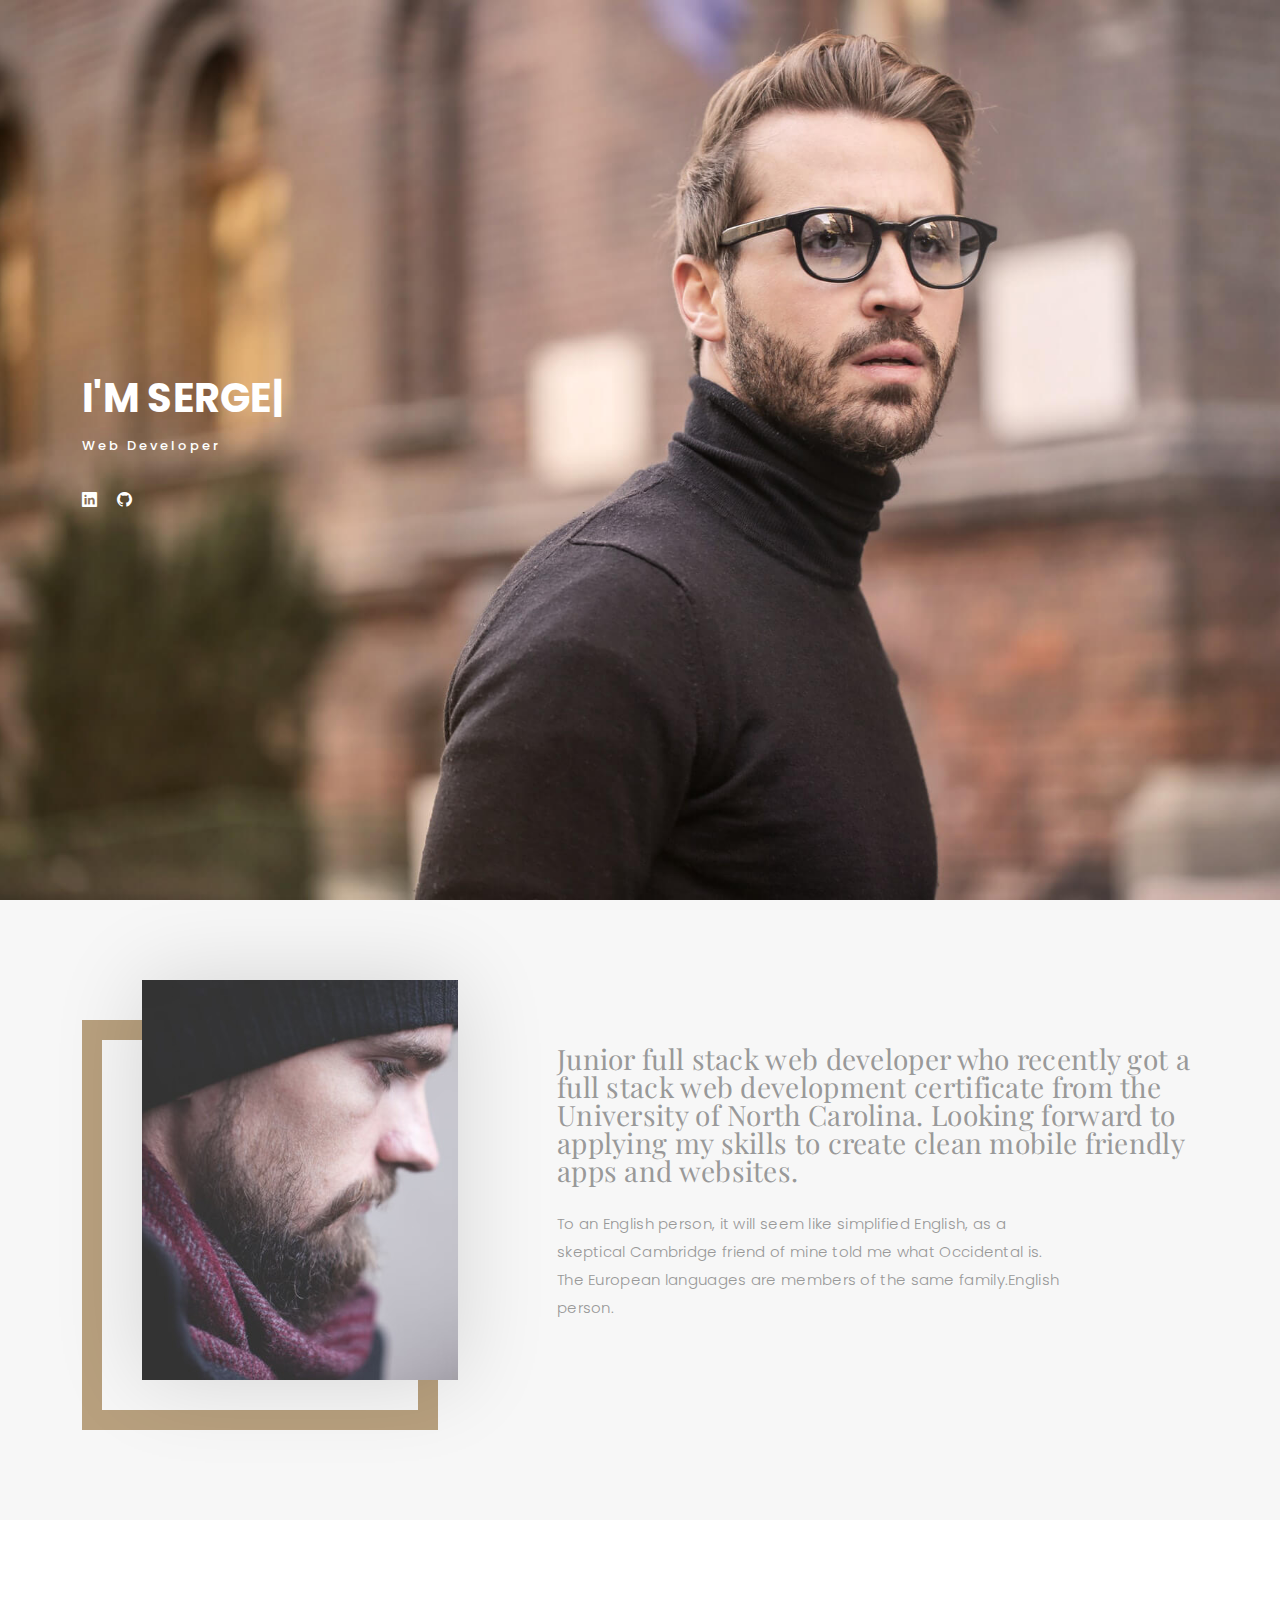
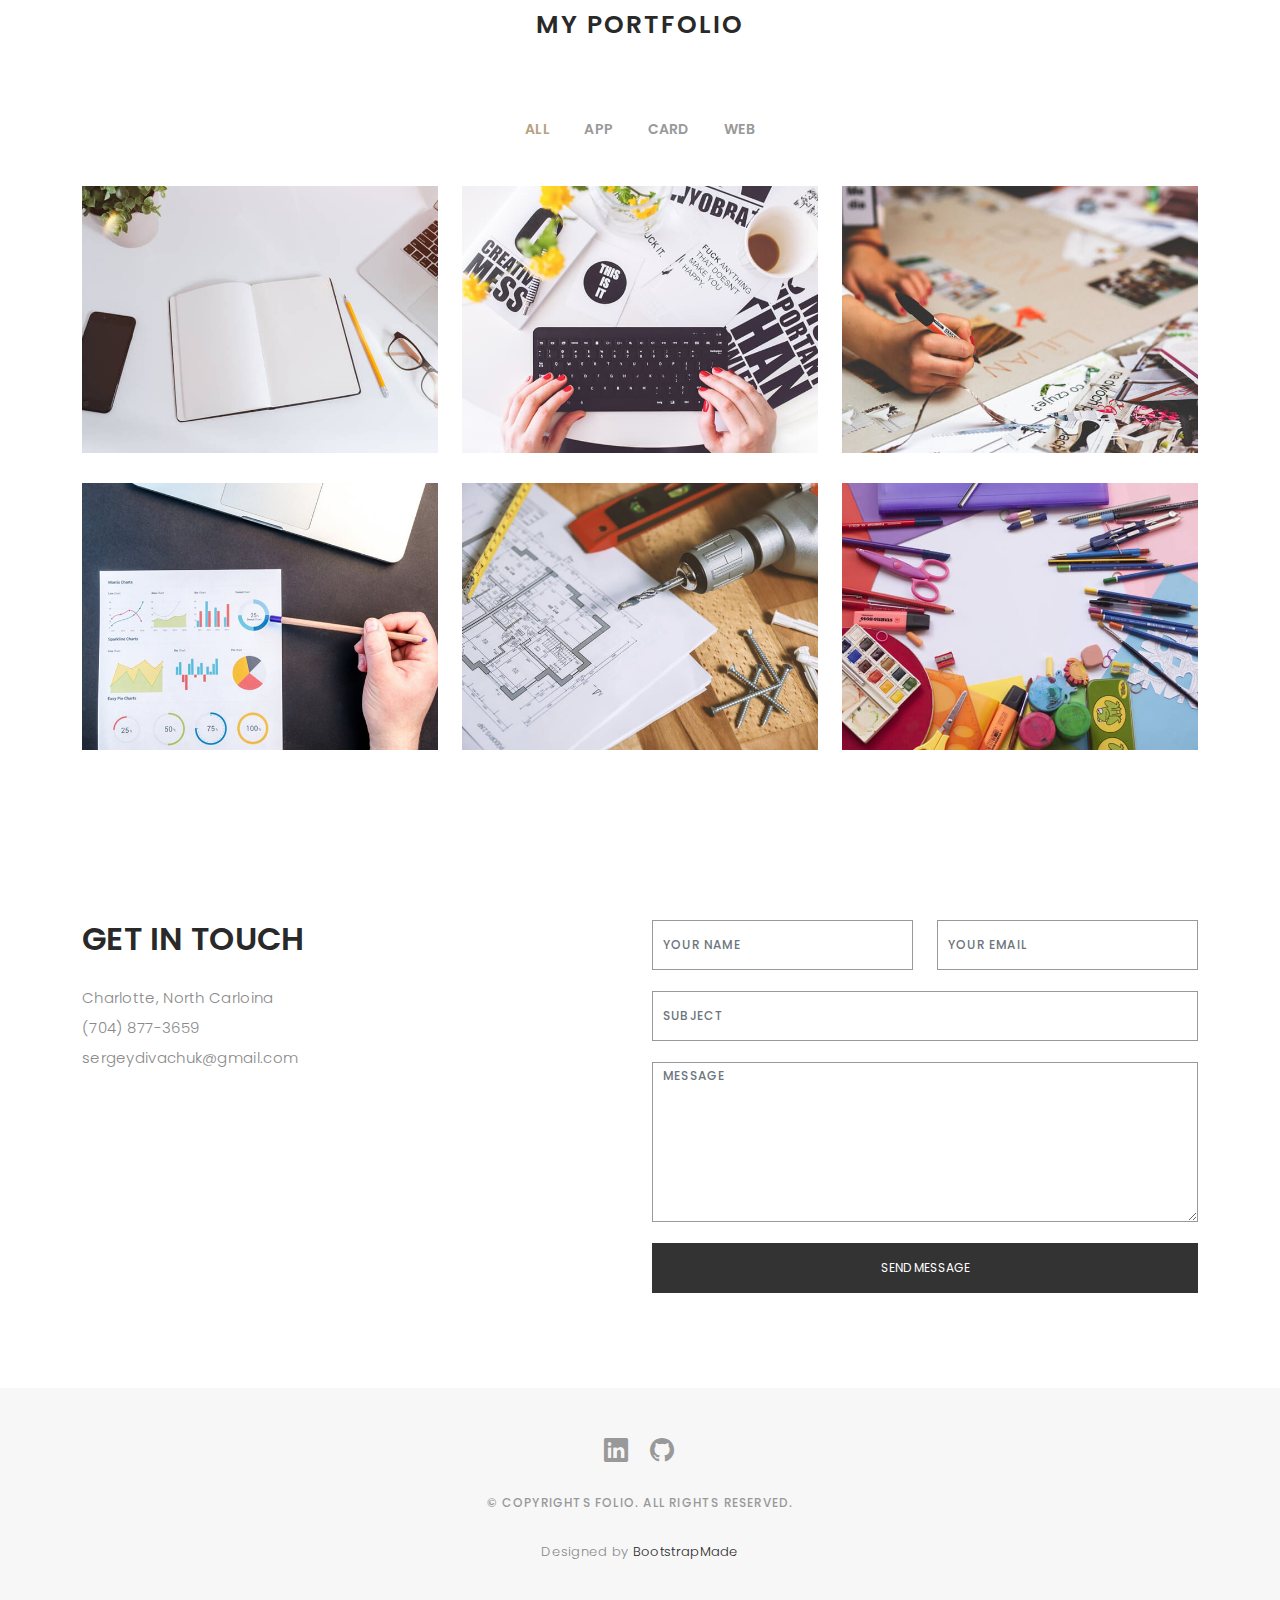
==== index.html @ cfdfe9fd "updated name and socil media links" ====
<!DOCTYPE html>
<html lang="en">

<head>
  <meta charset="utf-8">
  <meta content="width=device-width, initial-scale=1.0" name="viewport">

  <title>Portfolio Sergey Divachuk</title>
  <meta content="" name="description">
  <meta content="" name="keywords">

  <!-- Favicons -->
  <link href="assets/img/favicon.png" rel="icon">
  <link href="assets/img/apple-touch-icon.png" rel="apple-touch-icon">

  <!-- Google Fonts -->
  <link href="https://fonts.googleapis.com/css?family=Poppins:300,300i,400,400i,500,500i,600,600i,700,700i|Playfair+Display:400,400i,500,500i,600,600i,700,700i,900,900i" rel="stylesheet">

  <!-- Vendor CSS Files -->
  <link href="assets/vendor/bootstrap/css/bootstrap.min.css" rel="stylesheet">
  <link href="assets/vendor/bootstrap-icons/bootstrap-icons.css" rel="stylesheet">
  <link href="assets/vendor/boxicons/css/boxicons.min.css" rel="stylesheet">
  <link href="assets/vendor/glightbox/css/glightbox.min.css" rel="stylesheet">
  <link href="assets/vendor/swiper/swiper-bundle.min.css" rel="stylesheet">

  <!-- Template Main CSS File -->
  <link href="assets/css/style.css" rel="stylesheet">

  <!-- =======================================================
  * Template Name: Folio - v4.8.0
  * Template URL: https://bootstrapmade.com/folio-bootstrap-portfolio-template/
  * Author: BootstrapMade.com
  * License: https://bootstrapmade.com/license/
  ======================================================== -->
</head>

<body>

  <!-- ======= Header ======= -->
  <header id="header" class="fixed-top ">
    <div class="container d-flex align-items-center justify-content-between">

      <a href="index.html" class="logo"><img src="assets/img/logo.png" alt="" class="img-fluid"></a>
      <!-- Uncomment below if you prefer to use an text logo -->
      <!-- <h1 class="logo"><a href="index.html">Folio</a></h1> -->

      <nav id="navbar" class="navbar">
        <ul>
          <li><a class="nav-link scrollto active" href="#hero">Home</a></li>
          <li><a class="nav-link scrollto" href="#about">About</a></li>
          <li><a class="nav-link  scrollto" href="#portfolio">Portfolio</a></li>
          <li><a class="nav-link  scrollto" href="#journal">Blog</a></li>
          <li class="dropdown"><a href="#"><span>Drop Down</span> <i class="bi bi-chevron-down"></i></a>
            <ul>
              <li><a href="#">Drop Down 1</a></li>
              <li class="dropdown"><a href="#"><span>Deep Drop Down</span> <i class="bi bi-chevron-right"></i></a>
                <ul>
                  <li><a href="#">Deep Drop Down 1</a></li>
                  <li><a href="#">Deep Drop Down 2</a></li>
                  <li><a href="#">Deep Drop Down 3</a></li>
                  <li><a href="#">Deep Drop Down 4</a></li>
                  <li><a href="#">Deep Drop Down 5</a></li>
                </ul>
              </li>
              <li><a href="#">Drop Down 2</a></li>
              <li><a href="#">Drop Down 3</a></li>
              <li><a href="#">Drop Down 4</a></li>
            </ul>
          </li>
          <li><a class="nav-link scrollto" href="#contact">Contact</a></li>
        </ul>
        <i class="bi bi-list mobile-nav-toggle"></i>
      </nav><!-- .navbar -->

    </div>
  </header><!-- End Header -->

  <!-- ======= Hero Section ======= -->
  <div id="hero" class="home">

    <div class="container">
      <div class="hero-content">
        <h1>I'm <span class="typed" data-typed-items="Sergey Divachuk, Web Developer"></span></h1>
        <p>Web Developer</p>

        <ul class="list-unstyled list-social">
          <!-- <li><a href="#"><i class="bi bi-facebook"></i></a></li>
          <li><a href="#"><i class="bi bi-twitter"></i></a></li>
          <li><a href="#"><i class="bi bi-instagram"></i></a></li> -->
          <li><a href="#"><i class="bi bi-linkedin"></i></a></li>
          <li><a href="#"><i class="bi bi-github"></i></a></li>
        </ul>
      </div>
    </div>
  </div><!-- End Hero -->

  <main id="main">

    <!-- ======= About Section ======= -->
    <div id="about" class="paddsection">
      <div class="container">
        <div class="row justify-content-between">

          <div class="col-lg-4 ">
            <div class="div-img-bg">
              <div class="about-img">
                <img src="assets/img/me.jpg" class="img-responsive" alt="me">
              </div>
            </div>
          </div>

          <div class="col-lg-7">
            <div class="about-descr">

              <p class="p-heading">Junior full stack web developer who recently got a full stack web development certificate from the University of North Carolina. Looking forward to applying my skills to create clean mobile friendly apps and websites. </p>
              <p class="separator">To an English person, it will seem like simplified English, as a skeptical Cambridge friend of mine told me what Occidental is. The European languages are members of the same family.English person.</p>

            </div>

          </div>
        </div>
      </div>
    </div><!-- End About Section -->

    <!-- ======= Services Section ======= -->

    <!-- <div id="services">
      <div class="container">

        <div class="services-slider swiper" data-aos="fade-up" data-aos-delay="100">
          <div class="swiper-wrapper">

            <div class="swiper-slide">
              <div class="services-block">
                <i class="bi bi-briefcase"></i>
                <span>UI/UX DESIGN</span>
                <p class="separator">To an English person, it will seem like simplified English,told me what </p>
              </div>
            </div> -->
            <!-- End testimonial item -->

            <!-- <div class="swiper-slide">
              <div class="services-block">
                <i class="bi bi-card-checklist"></i>
                <span>BRAND IDENTITY</span>
                <p class="separator">To an English person, it will seem like simplified English,told me what </p>
              </div>
            </div> -->
            <!-- End testimonial item -->

            <!-- <div class="swiper-slide">
              <div class="services-block">
                <i class="bi bi-bar-chart"></i>
                <span>WEB DESIGN</span>
                <p class="separator">To an English person, it will seem like simplified English,told me what </p>
              </div>
            </div> -->
            <!-- End testimonial item -->

            <!-- <div class="swiper-slide">
              <div class="services-block">
                <i class="bi bi-binoculars"></i>
                <span>MOBILE APPS</span>
                <p class="separator">To an English person, it will seem like simplified English,told me what </p>
              </div>
            </div> -->
            <!-- End testimonial item -->

            <!-- <div class="swiper-slide">
              <div class="services-block">
                <i class="bi bi-brightness-high"></i>
                <span>Analytics</span>
                <p class="separator">To an English person, it will seem like simplified English,told me what </p>
              </div>
            </div> -->
            <!-- End testimonial item -->
<!-- 
            <div class="swiper-slide">
              <div class="services-block">
                <i class="bi bi-calendar4-week"></i>
                <span>PHOTOGRAPHY</span>
                <p class="separator">To an English person, it will seem like simplified English,told me what </p>
              </div>
            </div> -->
            <!-- End testimonial item -->
<!-- 
          </div>
          <div class="swiper-pagination"></div>
        </div>

      </div>

    </div> -->
    <!-- End Services Section -->

    <!-- ======= Portfolio Section ======= -->
    <div id="portfolio" class="paddsection">

      <div class="container">
        <div class="section-title text-center">
          <h2>My Portfolio</h2>
        </div>
      </div>

      <div class="container">

        <div class="row">
          <div class="col-lg-12 d-flex justify-content-center">
            <ul id="portfolio-flters">
              <li data-filter="*" class="filter-active">All</li>
              <li data-filter=".filter-app">App</li>
              <li data-filter=".filter-card">Card</li>
              <li data-filter=".filter-web">Web</li>
            </ul>
          </div>
        </div>

        <div class="row portfolio-container">

          <div class="col-lg-4 col-md-6 portfolio-item filter-app">
            <img src="assets/img/portfolio/portfolio-1.jpg" class="img-fluid" alt="">
            <div class="portfolio-info">
              <h4>App 1</h4>
              <p>App</p>
              <a href="assets/img/portfolio/portfolio-1.jpg" data-gallery="portfolioGallery" class="portfolio-lightbox preview-link" title="App 1"><i class="bx bx-plus"></i></a>
              <a href="portfolio-details.html" class="details-link" title="More Details"><i class="bx bx-link"></i></a>
            </div>
          </div>

          <div class="col-lg-4 col-md-6 portfolio-item filter-web">
            <img src="assets/img/portfolio/portfolio-2.jpg" class="img-fluid" alt="">
            <div class="portfolio-info">
              <h4>Web 3</h4>
              <p>Web</p>
              <a href="assets/img/portfolio/portfolio-2.jpg" data-gallery="portfolioGallery" class="portfolio-lightbox preview-link" title="Web 3"><i class="bx bx-plus"></i></a>
              <a href="portfolio-details.html" class="details-link" title="More Details"><i class="bx bx-link"></i></a>
            </div>
          </div>

          <div class="col-lg-4 col-md-6 portfolio-item filter-app">
            <img src="assets/img/portfolio/portfolio-3.jpg" class="img-fluid" alt="">
            <div class="portfolio-info">
              <h4>App 2</h4>
              <p>App</p>
              <a href="assets/img/portfolio/portfolio-3.jpg" data-gallery="portfolioGallery" class="portfolio-lightbox preview-link" title="App 2"><i class="bx bx-plus"></i></a>
              <a href="portfolio-details.html" class="details-link" title="More Details"><i class="bx bx-link"></i></a>
            </div>
          </div>

          <div class="col-lg-4 col-md-6 portfolio-item filter-card">
            <img src="assets/img/portfolio/portfolio-4.jpg" class="img-fluid" alt="">
            <div class="portfolio-info">
              <h4>Card 2</h4>
              <p>Card</p>
              <a href="assets/img/portfolio/portfolio-4.jpg" data-gallery="portfolioGallery" class="portfolio-lightbox preview-link" title="Card 2"><i class="bx bx-plus"></i></a>
              <a href="portfolio-details.html" class="details-link" title="More Details"><i class="bx bx-link"></i></a>
            </div>
          </div>

          <div class="col-lg-4 col-md-6 portfolio-item filter-web">
            <img src="assets/img/portfolio/portfolio-5.jpg" class="img-fluid" alt="">
            <div class="portfolio-info">
              <h4>Web 2</h4>
              <p>Web</p>
              <a href="assets/img/portfolio/portfolio-5.jpg" data-gallery="portfolioGallery" class="portfolio-lightbox preview-link" title="Web 2"><i class="bx bx-plus"></i></a>
              <a href="portfolio-details.html" class="details-link" title="More Details"><i class="bx bx-link"></i></a>
            </div>
          </div>

          <div class="col-lg-4 col-md-6 portfolio-item filter-app">
            <img src="assets/img/portfolio/portfolio-6.jpg" class="img-fluid" alt="">
            <div class="portfolio-info">
              <h4>App 3</h4>
              <p>App</p>
              <a href="assets/img/portfolio/portfolio-6.jpg" data-gallery="portfolioGallery" class="portfolio-lightbox preview-link" title="App 3"><i class="bx bx-plus"></i></a>
              <a href="portfolio-details.html" class="details-link" title="More Details"><i class="bx bx-link"></i></a>
            </div>
          </div>

        </div>

      </div>

    </div><!-- End Portfolio Section -->

    <!-- ======= Journal Section ======= -->
    <!-- <div id="journal" class="text-left paddsection">

      <div class="container">
        <div class="section-title text-center">
          <h2>journal</h2>
        </div>
      </div>

      <div class="container">
        <div class="journal-block">
          <div class="row">

            <div class="col-lg-4 col-md-6">
              <div class="journal-info">

                <a href="blog-single.html"><img src="assets/img/blog-post-1.jpg" class="img-responsive" alt="img"></a>

                <div class="journal-txt">

                  <h4><a href="blog-single.html">SO LETS MAKE THE MOST IS BEAUTIFUL</a></h4>
                  <p class="separator">To an English person, it will seem like simplified English
                  </p>

                </div>

              </div>
            </div>

            <div class="col-lg-4 col-md-6">
              <div class="journal-info">

                <a href="blog-single.html"><img src="assets/img/blog-post-2.jpg" class="img-responsive" alt="img"></a>

                <div class="journal-txt">

                  <h4><a href="blog-single.html">WE'RE GONA MAKE DREAMS COMES</a></h4>
                  <p class="separator">To an English person, it will seem like simplified English
                  </p>

                </div>

              </div>
            </div>

            <div class="col-lg-4 col-md-6">
              <div class="journal-info">

                <a href="blog-single.html"><img src="assets/img/blog-post-3.jpg" class="img-responsive" alt="img"></a>

                <div class="journal-txt">

                  <h4><a href="blog-single.html">NEW LIFE CIVILIZATIONS TO BOLDLY</a></h4>
                  <p class="separator">To an English person, it will seem like simplified English
                  </p>

                </div>

              </div>
            </div>

          </div>
        </div>
      </div> 
      
    </div>-->
    <!-- End Journal Section -->

    <!-- ======= Contact Section ======= -->
    <div id="contact" class="paddsection">
      <div class="container">
        <div class="contact-block1">
          <div class="row">

            <div class="col-lg-6">
              <div class="contact-contact">

                <h2 class="mb-30">GET IN TOUCH</h2>

                <ul class="contact-details">
                  <!-- <li><span>23 Main, Street</span></li> -->
                  <li><span>Charlotte, North Carloina</span></li>
                  <li><span>(704) 877-3659</span></li>
                  <li><span>sergeydivachuk@gmail.com</span></li>
                </ul>

              </div>
            </div>

            <div class="col-lg-6">
              <form action="forms/contact.php" method="post" role="form" class="php-email-form">
                <div class="row gy-3">

                  <div class="col-lg-6">
                    <div class="form-group contact-block1">
                      <input type="text" name="name" class="form-control" id="name" placeholder="Your Name" required>
                    </div>
                  </div>

                  <div class="col-lg-6">
                    <div class="form-group">
                      <input type="email" class="form-control" name="email" id="email" placeholder="Your Email" required>
                    </div>
                  </div>

                  <div class="col-lg-12">
                    <div class="form-group">
                      <input type="text" class="form-control" name="subject" id="subject" placeholder="Subject" required>
                    </div>
                  </div>

                  <div class="col-lg-12">
                    <div class="form-group">
                      <textarea class="form-control" name="message" placeholder="Message" required></textarea>
                    </div>
                  </div>

                  <div class="col-lg-12">
                    <div class="loading">Loading</div>
                    <div class="error-message"></div>
                    <div class="sent-message">Your message has been sent. Thank you!</div>
                  </div>

                  <div class="mt-0">
                    <input type="submit" class="btn btn-defeault btn-send" value="Send message">
                  </div>

                </div>
              </form>
            </div>
          </div>
        </div>
      </div>
    </div><!-- End Contact Section -->

  </main><!-- End #main -->

  <!-- ======= Footer ======= -->
  <div id="footer" class="text-center">
    <div class="container">
      <div class="socials-media text-center">

        <ul class="list-unstyled">
          <!-- <li><a href="#"><i class="bi bi-facebook"></i></a></li>
          <li><a href="#"><i class="bi bi-twitter"></i></a></li>
          <li><a href="#"><i class="bi bi-instagram"></i></a></li> -->
          <li><a href="#"><i class="bi bi-linkedin"></i></a></li>
          <li><a href="#"><i class="bi bi-github"></i></a></li>
        </ul>

      </div>

      <p>&copy; Copyrights Folio. All rights reserved.</p>

      <div class="credits">
        <!--
        All the links in the footer should remain intact.
        You can delete the links only if you purchased the pro version.
        Licensing information: https://bootstrapmade.com/license/
        Purchase the pro version with working PHP/AJAX contact form: https://bootstrapmade.com/buy/?theme=Folio
      -->
        Designed by <a href="https://bootstrapmade.com/">BootstrapMade</a>
      </div>

    </div>
  </div><!-- End Footer -->

  <a href="#" class="back-to-top d-flex align-items-center justify-content-center"><i class="bi bi-arrow-up-short"></i></a>

  <!-- Vendor JS Files -->
  <script src="assets/vendor/bootstrap/js/bootstrap.bundle.min.js"></script>
  <script src="assets/vendor/glightbox/js/glightbox.min.js"></script>
  <script src="assets/vendor/isotope-layout/isotope.pkgd.min.js"></script>
  <script src="assets/vendor/swiper/swiper-bundle.min.js"></script>
  <script src="assets/vendor/typed.js/typed.min.js"></script>
  <script src="assets/vendor/php-email-form/validate.js"></script>

  <!-- Template Main JS File -->
  <script src="assets/js/main.js"></script>

</body>

</html>
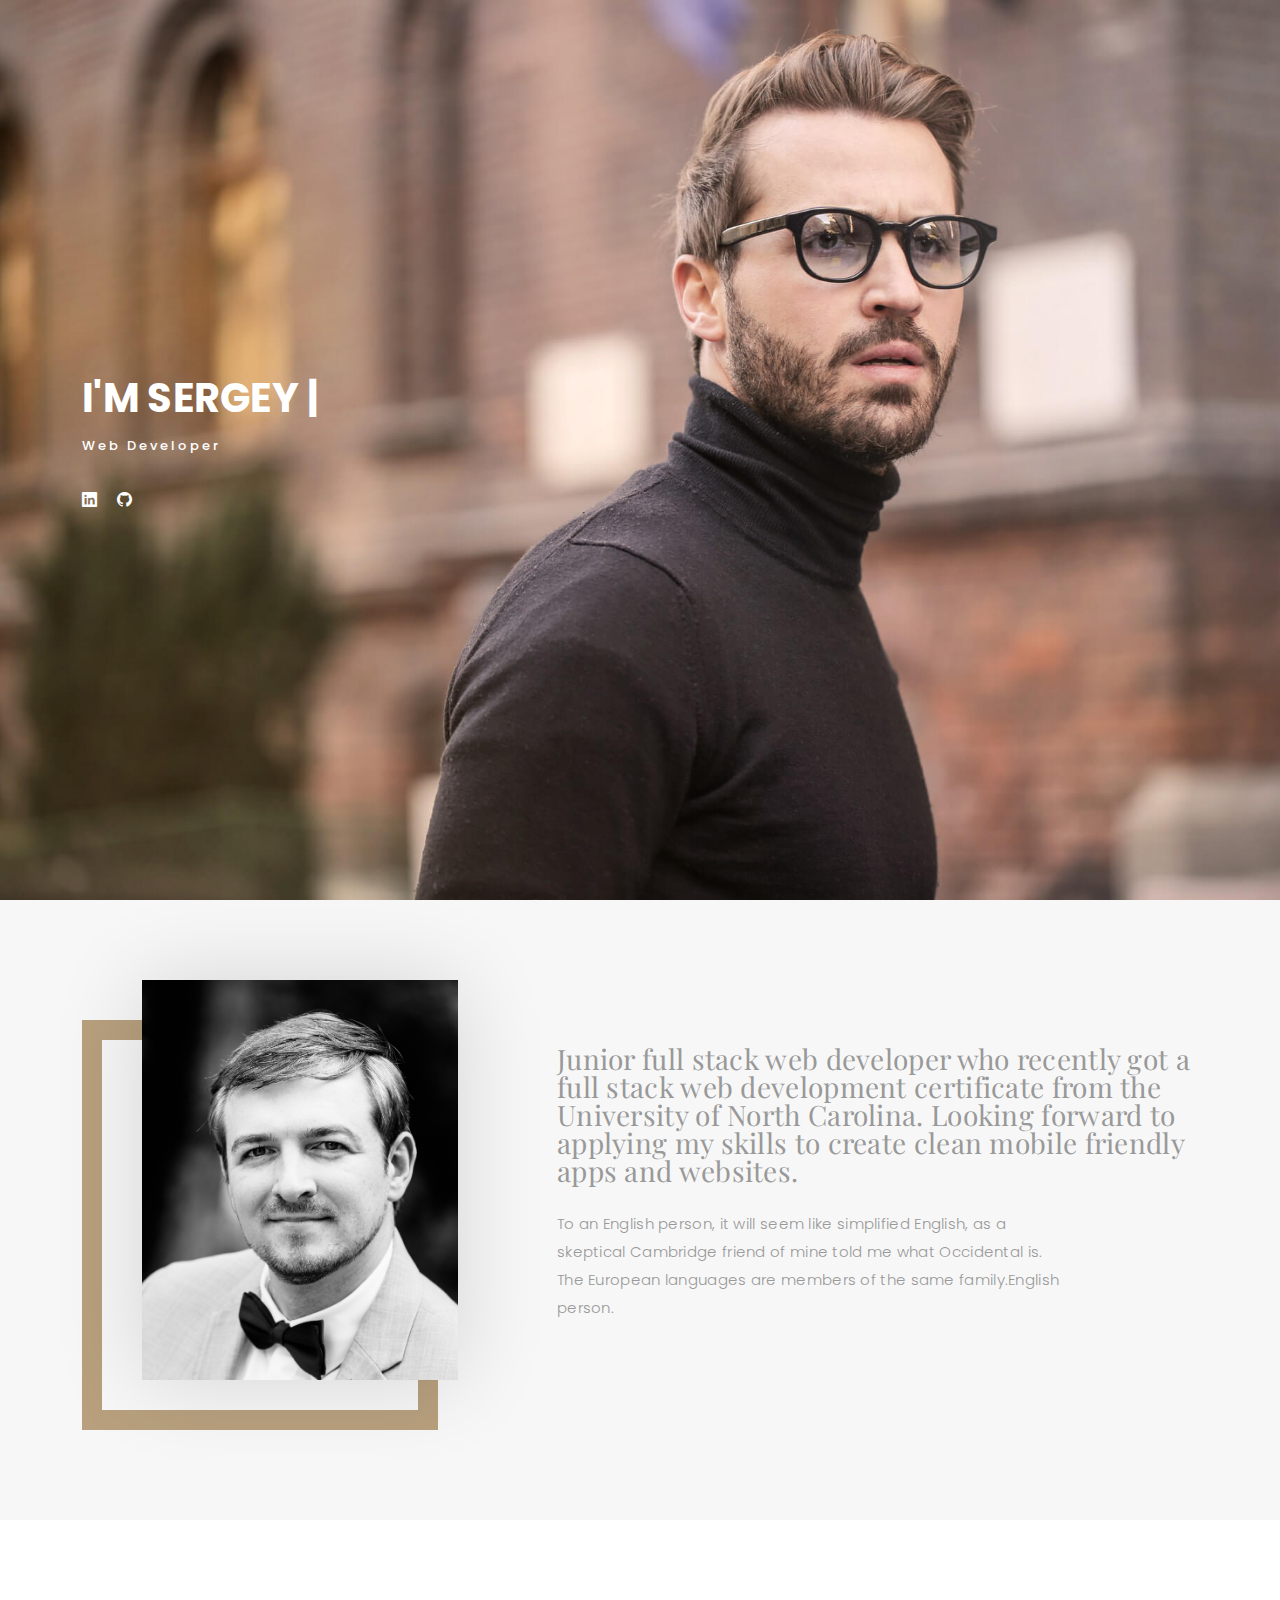
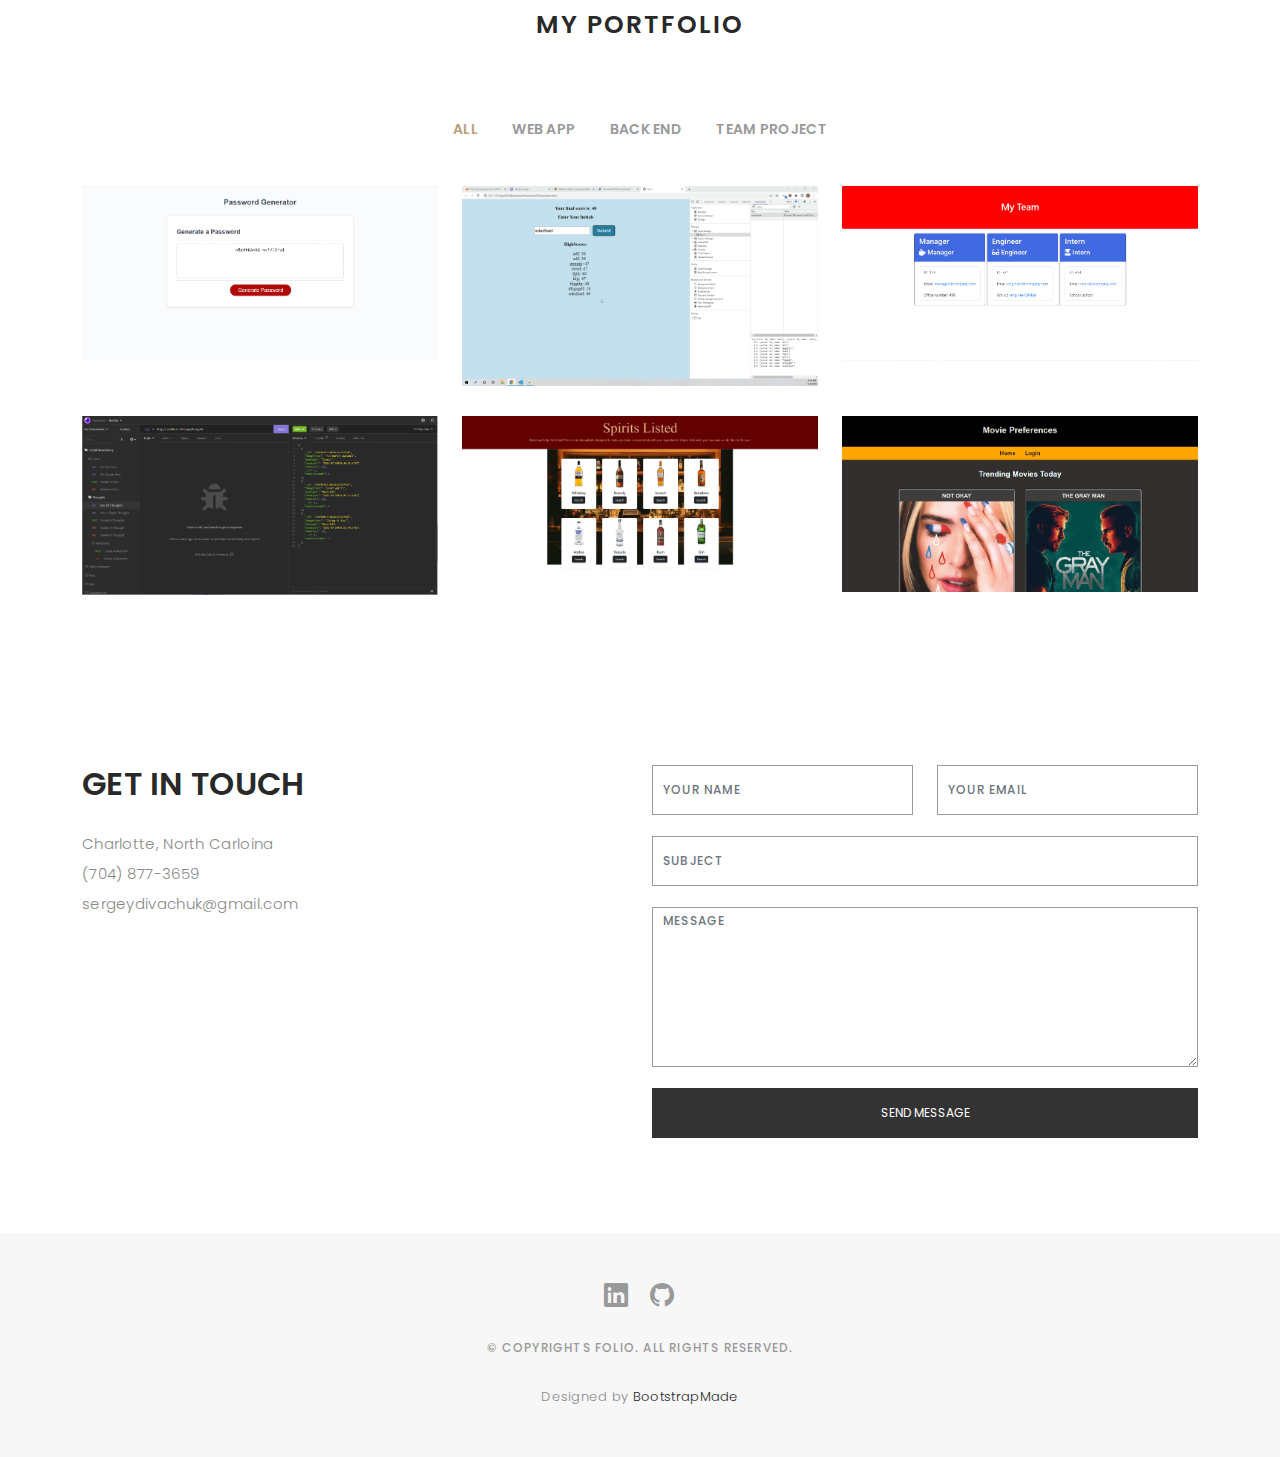
==== commit 2a8ac7aa: "updated images for portfolios" ====
--- a/index.html
+++ b/index.html
@@ -10,8 +10,8 @@
   <meta content="" name="keywords">
 
   <!-- Favicons -->
-  <link href="assets/img/favicon.png" rel="icon">
-  <link href="assets/img/apple-touch-icon.png" rel="apple-touch-icon">
+  <link href="assets/img/SDTag2.jpg" rel="icon">
+  
 
   <!-- Google Fonts -->
   <link href="https://fonts.googleapis.com/css?family=Poppins:300,300i,400,400i,500,500i,600,600i,700,700i|Playfair+Display:400,400i,500,500i,600,600i,700,700i,900,900i" rel="stylesheet">
@@ -40,17 +40,17 @@
   <header id="header" class="fixed-top ">
     <div class="container d-flex align-items-center justify-content-between">
 
-      <a href="index.html" class="logo"><img src="assets/img/logo.png" alt="" class="img-fluid"></a>
+      <!-- <a href="index.html" class="logo"><img src="assets/img/logo.png" alt="" class="img-fluid"></a> -->
       <!-- Uncomment below if you prefer to use an text logo -->
-      <!-- <h1 class="logo"><a href="index.html">Folio</a></h1> -->
+      <h1 class="logo"><a href="index.html">Sergey Divachuk</a></h1>
 
       <nav id="navbar" class="navbar">
         <ul>
           <li><a class="nav-link scrollto active" href="#hero">Home</a></li>
           <li><a class="nav-link scrollto" href="#about">About</a></li>
           <li><a class="nav-link  scrollto" href="#portfolio">Portfolio</a></li>
-          <li><a class="nav-link  scrollto" href="#journal">Blog</a></li>
-          <li class="dropdown"><a href="#"><span>Drop Down</span> <i class="bi bi-chevron-down"></i></a>
+          <!-- <li><a class="nav-link  scrollto" href="#journal">Blog</a></li> -->
+          <!-- <li class="dropdown"><a href="#"><span>Drop Down</span> <i class="bi bi-chevron-down"></i></a>
             <ul>
               <li><a href="#">Drop Down 1</a></li>
               <li class="dropdown"><a href="#"><span>Deep Drop Down</span> <i class="bi bi-chevron-right"></i></a>
@@ -66,7 +66,7 @@
               <li><a href="#">Drop Down 3</a></li>
               <li><a href="#">Drop Down 4</a></li>
             </ul>
-          </li>
+          </li> -->
           <li><a class="nav-link scrollto" href="#contact">Contact</a></li>
         </ul>
         <i class="bi bi-list mobile-nav-toggle"></i>
@@ -104,7 +104,7 @@
           <div class="col-lg-4 ">
             <div class="div-img-bg">
               <div class="about-img">
-                <img src="assets/img/me.jpg" class="img-responsive" alt="me">
+                <img src="assets/img/8C3A9773A.jpg" class="img-responsive" alt="me">
               </div>
             </div>
           </div>
@@ -208,9 +208,9 @@
           <div class="col-lg-12 d-flex justify-content-center">
             <ul id="portfolio-flters">
               <li data-filter="*" class="filter-active">All</li>
-              <li data-filter=".filter-app">App</li>
-              <li data-filter=".filter-card">Card</li>
-              <li data-filter=".filter-web">Web</li>
+              <li data-filter=".filter-app">Web App</li>
+              <li data-filter=".filter-card">Back End</li>
+              <li data-filter=".filter-web">Team Project</li>
             </ul>
           </div>
         </div>
@@ -218,61 +218,61 @@
         <div class="row portfolio-container">
 
           <div class="col-lg-4 col-md-6 portfolio-item filter-app">
-            <img src="assets/img/portfolio/portfolio-1.jpg" class="img-fluid" alt="">
+            <img src="assets/img/PassFinalPG.png" class="img-fluid" alt="">
             <div class="portfolio-info">
               <h4>App 1</h4>
               <p>App</p>
-              <a href="assets/img/portfolio/portfolio-1.jpg" data-gallery="portfolioGallery" class="portfolio-lightbox preview-link" title="App 1"><i class="bx bx-plus"></i></a>
+              <a href="assets/img/PassFinalPG.png" data-gallery="portfolioGallery" class="portfolio-lightbox preview-link" title="App 1"><i class="bx bx-plus"></i></a>
               <a href="portfolio-details.html" class="details-link" title="More Details"><i class="bx bx-link"></i></a>
             </div>
           </div>
 
           <div class="col-lg-4 col-md-6 portfolio-item filter-web">
-            <img src="assets/img/portfolio/portfolio-2.jpg" class="img-fluid" alt="">
+            <img src="assets/img/quizScreenShot.png" class="img-fluid" alt="">
             <div class="portfolio-info">
               <h4>Web 3</h4>
               <p>Web</p>
-              <a href="assets/img/portfolio/portfolio-2.jpg" data-gallery="portfolioGallery" class="portfolio-lightbox preview-link" title="Web 3"><i class="bx bx-plus"></i></a>
+              <a href="assets/img/quizScreenShot.png" data-gallery="portfolioGallery" class="portfolio-lightbox preview-link" title="Web 3"><i class="bx bx-plus"></i></a>
               <a href="portfolio-details.html" class="details-link" title="More Details"><i class="bx bx-link"></i></a>
             </div>
           </div>
 
           <div class="col-lg-4 col-md-6 portfolio-item filter-app">
-            <img src="assets/img/portfolio/portfolio-3.jpg" class="img-fluid" alt="">
+            <img src="assets/img/teamProfileGenPic.png" class="img-fluid" alt="">
             <div class="portfolio-info">
               <h4>App 2</h4>
               <p>App</p>
-              <a href="assets/img/portfolio/portfolio-3.jpg" data-gallery="portfolioGallery" class="portfolio-lightbox preview-link" title="App 2"><i class="bx bx-plus"></i></a>
+              <a href="assets/img/teamProfileGenPic.png" data-gallery="portfolioGallery" class="portfolio-lightbox preview-link" title="App 2"><i class="bx bx-plus"></i></a>
               <a href="portfolio-details.html" class="details-link" title="More Details"><i class="bx bx-link"></i></a>
             </div>
           </div>
 
           <div class="col-lg-4 col-md-6 portfolio-item filter-card">
-            <img src="assets/img/portfolio/portfolio-4.jpg" class="img-fluid" alt="">
+            <img src="assets/img/SocialNetworkingImg.png" class="img-fluid" alt="">
             <div class="portfolio-info">
               <h4>Card 2</h4>
               <p>Card</p>
-              <a href="assets/img/portfolio/portfolio-4.jpg" data-gallery="portfolioGallery" class="portfolio-lightbox preview-link" title="Card 2"><i class="bx bx-plus"></i></a>
+              <a href="assets/img/SocialNetworkingImg.png" data-gallery="portfolioGallery" class="portfolio-lightbox preview-link" title="Card 2"><i class="bx bx-plus"></i></a>
               <a href="portfolio-details.html" class="details-link" title="More Details"><i class="bx bx-link"></i></a>
             </div>
           </div>
 
           <div class="col-lg-4 col-md-6 portfolio-item filter-web">
-            <img src="assets/img/portfolio/portfolio-5.jpg" class="img-fluid" alt="">
+            <img src="assets/img/spiritsListed.png" class="img-fluid" alt="">
             <div class="portfolio-info">
               <h4>Web 2</h4>
               <p>Web</p>
-              <a href="assets/img/portfolio/portfolio-5.jpg" data-gallery="portfolioGallery" class="portfolio-lightbox preview-link" title="Web 2"><i class="bx bx-plus"></i></a>
+              <a href="assets/img/spiritsListed.png" data-gallery="portfolioGallery" class="portfolio-lightbox preview-link" title="Web 2"><i class="bx bx-plus"></i></a>
               <a href="portfolio-details.html" class="details-link" title="More Details"><i class="bx bx-link"></i></a>
             </div>
           </div>
 
           <div class="col-lg-4 col-md-6 portfolio-item filter-app">
-            <img src="assets/img/portfolio/portfolio-6.jpg" class="img-fluid" alt="">
+            <img src="assets/img/moviePreferences.png" class="img-fluid" alt="">
             <div class="portfolio-info">
               <h4>App 3</h4>
               <p>App</p>
-              <a href="assets/img/portfolio/portfolio-6.jpg" data-gallery="portfolioGallery" class="portfolio-lightbox preview-link" title="App 3"><i class="bx bx-plus"></i></a>
+              <a href="assets/img/moviePreferences.png" data-gallery="portfolioGallery" class="portfolio-lightbox preview-link" title="App 3"><i class="bx bx-plus"></i></a>
               <a href="portfolio-details.html" class="details-link" title="More Details"><i class="bx bx-link"></i></a>
             </div>
           </div>
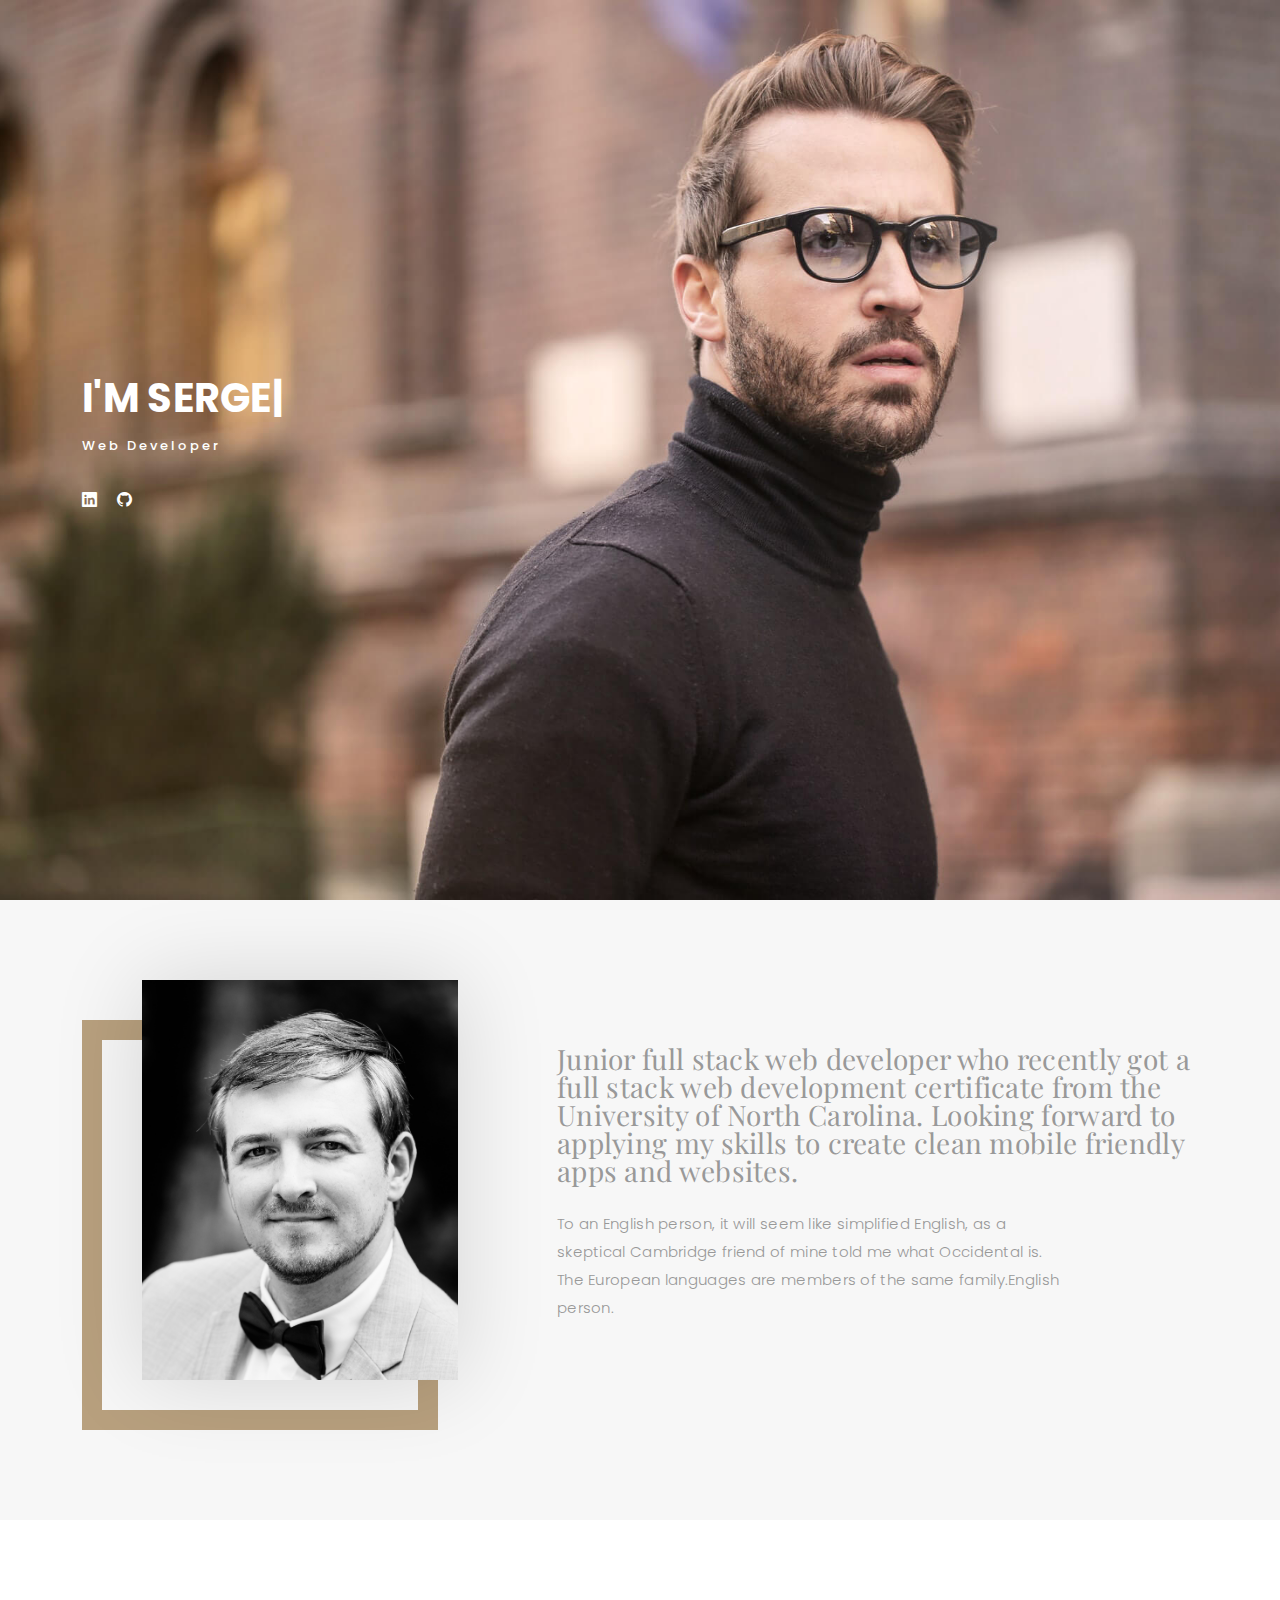
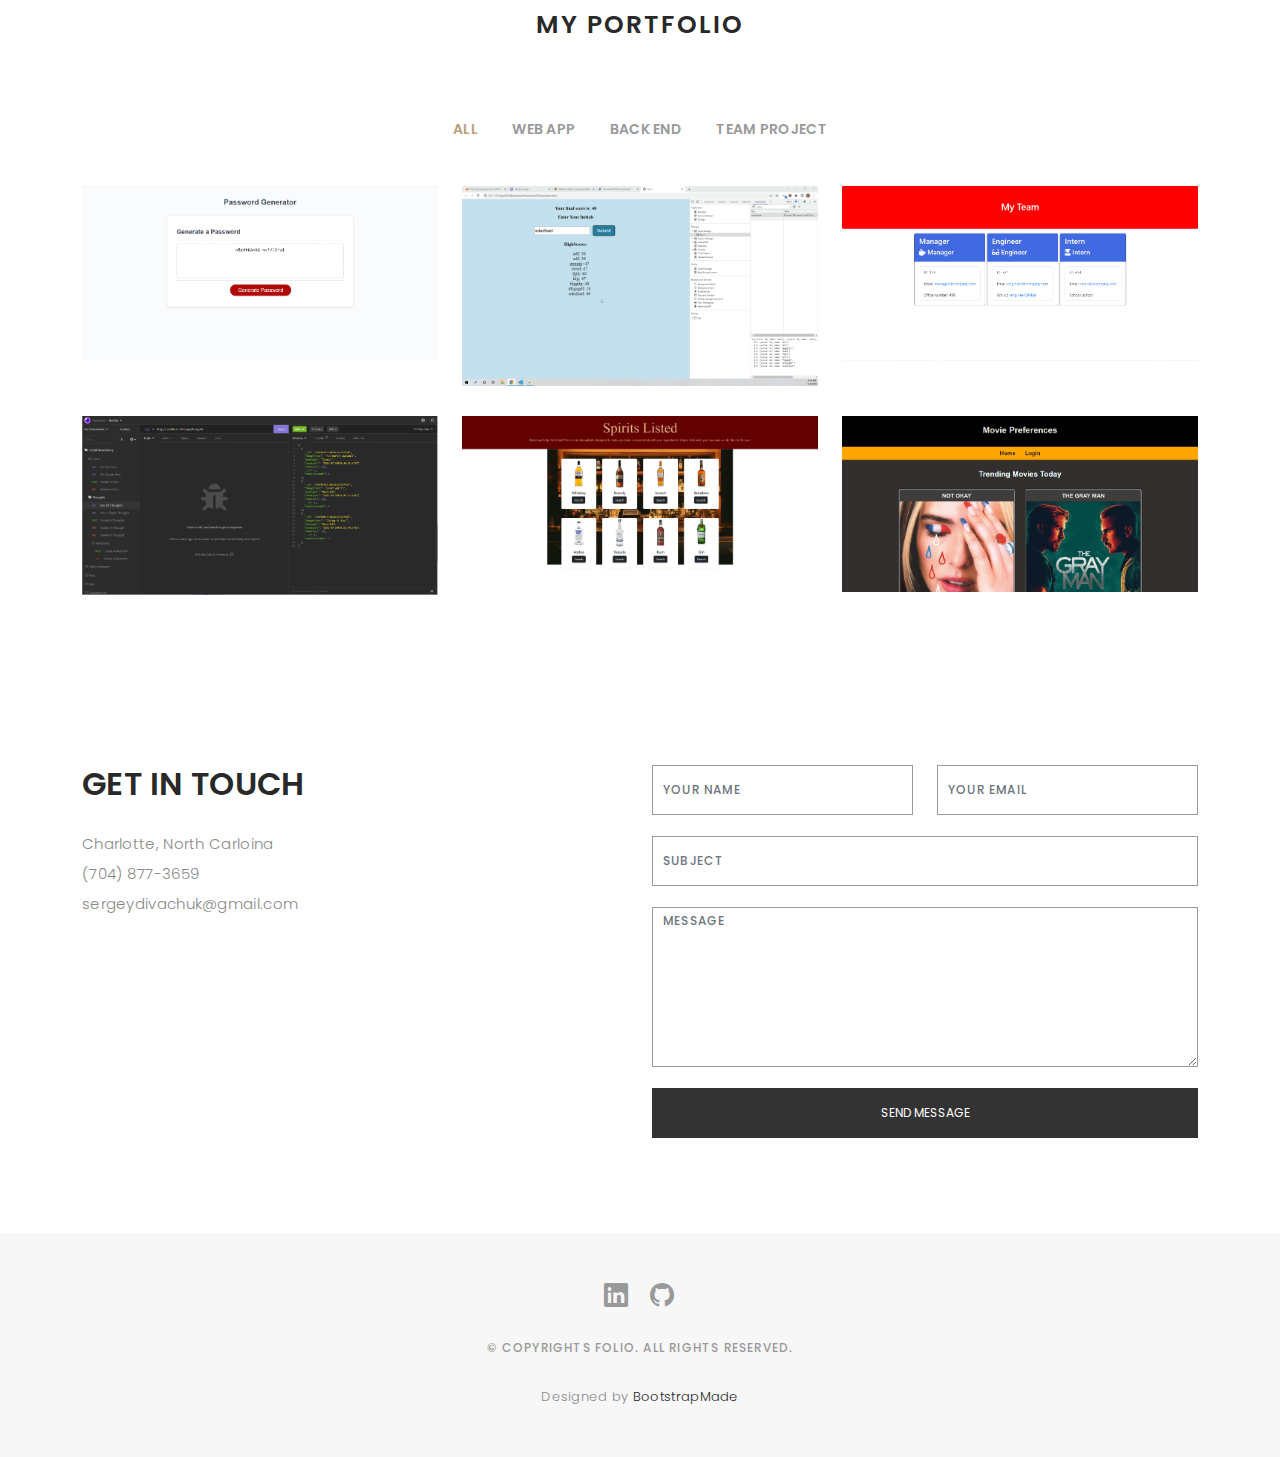
==== commit e40dba05: "updated portfolio section" ====
--- a/index.html
+++ b/index.html
@@ -11,10 +11,12 @@
 
   <!-- Favicons -->
   <link href="assets/img/SDTag2.jpg" rel="icon">
-  
+
 
   <!-- Google Fonts -->
-  <link href="https://fonts.googleapis.com/css?family=Poppins:300,300i,400,400i,500,500i,600,600i,700,700i|Playfair+Display:400,400i,500,500i,600,600i,700,700i,900,900i" rel="stylesheet">
+  <link
+    href="https://fonts.googleapis.com/css?family=Poppins:300,300i,400,400i,500,500i,600,600i,700,700i|Playfair+Display:400,400i,500,500i,600,600i,700,700i,900,900i"
+    rel="stylesheet">
 
   <!-- Vendor CSS Files -->
   <link href="assets/vendor/bootstrap/css/bootstrap.min.css" rel="stylesheet">
@@ -112,8 +114,12 @@
           <div class="col-lg-7">
             <div class="about-descr">
 
-              <p class="p-heading">Junior full stack web developer who recently got a full stack web development certificate from the University of North Carolina. Looking forward to applying my skills to create clean mobile friendly apps and websites. </p>
-              <p class="separator">To an English person, it will seem like simplified English, as a skeptical Cambridge friend of mine told me what Occidental is. The European languages are members of the same family.English person.</p>
+              <p class="p-heading">Junior full stack web developer who recently got a full stack web development
+                certificate from the University of North Carolina. Looking forward to applying my skills to create clean
+                mobile friendly apps and websites. </p>
+              <p class="separator">To an English person, it will seem like simplified English, as a skeptical Cambridge
+                friend of mine told me what Occidental is. The European languages are members of the same family.English
+                person.</p>
 
             </div>
 
@@ -137,44 +143,44 @@
                 <p class="separator">To an English person, it will seem like simplified English,told me what </p>
               </div>
             </div> -->
-            <!-- End testimonial item -->
-
-            <!-- <div class="swiper-slide">
+    <!-- End testimonial item -->
+
+    <!-- <div class="swiper-slide">
               <div class="services-block">
                 <i class="bi bi-card-checklist"></i>
                 <span>BRAND IDENTITY</span>
                 <p class="separator">To an English person, it will seem like simplified English,told me what </p>
               </div>
             </div> -->
-            <!-- End testimonial item -->
-
-            <!-- <div class="swiper-slide">
+    <!-- End testimonial item -->
+
+    <!-- <div class="swiper-slide">
               <div class="services-block">
                 <i class="bi bi-bar-chart"></i>
                 <span>WEB DESIGN</span>
                 <p class="separator">To an English person, it will seem like simplified English,told me what </p>
               </div>
             </div> -->
-            <!-- End testimonial item -->
-
-            <!-- <div class="swiper-slide">
+    <!-- End testimonial item -->
+
+    <!-- <div class="swiper-slide">
               <div class="services-block">
                 <i class="bi bi-binoculars"></i>
                 <span>MOBILE APPS</span>
                 <p class="separator">To an English person, it will seem like simplified English,told me what </p>
               </div>
             </div> -->
-            <!-- End testimonial item -->
-
-            <!-- <div class="swiper-slide">
+    <!-- End testimonial item -->
+
+    <!-- <div class="swiper-slide">
               <div class="services-block">
                 <i class="bi bi-brightness-high"></i>
                 <span>Analytics</span>
                 <p class="separator">To an English person, it will seem like simplified English,told me what </p>
               </div>
             </div> -->
-            <!-- End testimonial item -->
-<!-- 
+    <!-- End testimonial item -->
+    <!-- 
             <div class="swiper-slide">
               <div class="services-block">
                 <i class="bi bi-calendar4-week"></i>
@@ -182,8 +188,8 @@
                 <p class="separator">To an English person, it will seem like simplified English,told me what </p>
               </div>
             </div> -->
-            <!-- End testimonial item -->
-<!-- 
+    <!-- End testimonial item -->
+    <!-- 
           </div>
           <div class="swiper-pagination"></div>
         </div>
@@ -209,8 +215,8 @@
             <ul id="portfolio-flters">
               <li data-filter="*" class="filter-active">All</li>
               <li data-filter=".filter-app">Web App</li>
-              <li data-filter=".filter-card">Back End</li>
-              <li data-filter=".filter-web">Team Project</li>
+              <li data-filter=".filter-back">Back End</li>
+              <li data-filter=".filter-team">Team Project</li>
             </ul>
           </div>
         </div>
@@ -218,61 +224,67 @@
         <div class="row portfolio-container">
 
           <div class="col-lg-4 col-md-6 portfolio-item filter-app">
-            <img src="assets/img/PassFinalPG.png" class="img-fluid" alt="">
-            <div class="portfolio-info">
-              <h4>App 1</h4>
-              <p>App</p>
-              <a href="assets/img/PassFinalPG.png" data-gallery="portfolioGallery" class="portfolio-lightbox preview-link" title="App 1"><i class="bx bx-plus"></i></a>
-              <a href="portfolio-details.html" class="details-link" title="More Details"><i class="bx bx-link"></i></a>
-            </div>
-          </div>
-
-          <div class="col-lg-4 col-md-6 portfolio-item filter-web">
-            <img src="assets/img/quizScreenShot.png" class="img-fluid" alt="">
-            <div class="portfolio-info">
-              <h4>Web 3</h4>
-              <p>Web</p>
-              <a href="assets/img/quizScreenShot.png" data-gallery="portfolioGallery" class="portfolio-lightbox preview-link" title="Web 3"><i class="bx bx-plus"></i></a>
+            <img src="assets/img/portfolio/PassFinalPG.png" class="img-fluid" alt="">
+            <div class="portfolio-info">
+              <h4>Password Generator</h4>
+              <p>Web App</p>
+              <a href="assets/img/portfolio/PassFinalPG.png" data-gallery="portfolioGallery"
+                class="portfolio-lightbox preview-link" title="App 1"><i class="bx bx-plus"></i></a>
               <a href="portfolio-details.html" class="details-link" title="More Details"><i class="bx bx-link"></i></a>
             </div>
           </div>
 
           <div class="col-lg-4 col-md-6 portfolio-item filter-app">
-            <img src="assets/img/teamProfileGenPic.png" class="img-fluid" alt="">
-            <div class="portfolio-info">
-              <h4>App 2</h4>
-              <p>App</p>
-              <a href="assets/img/teamProfileGenPic.png" data-gallery="portfolioGallery" class="portfolio-lightbox preview-link" title="App 2"><i class="bx bx-plus"></i></a>
-              <a href="portfolio-details.html" class="details-link" title="More Details"><i class="bx bx-link"></i></a>
-            </div>
-          </div>
-
-          <div class="col-lg-4 col-md-6 portfolio-item filter-card">
-            <img src="assets/img/SocialNetworkingImg.png" class="img-fluid" alt="">
-            <div class="portfolio-info">
-              <h4>Card 2</h4>
-              <p>Card</p>
-              <a href="assets/img/SocialNetworkingImg.png" data-gallery="portfolioGallery" class="portfolio-lightbox preview-link" title="Card 2"><i class="bx bx-plus"></i></a>
-              <a href="portfolio-details.html" class="details-link" title="More Details"><i class="bx bx-link"></i></a>
-            </div>
-          </div>
-
-          <div class="col-lg-4 col-md-6 portfolio-item filter-web">
-            <img src="assets/img/spiritsListed.png" class="img-fluid" alt="">
-            <div class="portfolio-info">
-              <h4>Web 2</h4>
-              <p>Web</p>
-              <a href="assets/img/spiritsListed.png" data-gallery="portfolioGallery" class="portfolio-lightbox preview-link" title="Web 2"><i class="bx bx-plus"></i></a>
+            <img src="assets/img/portfolio/quizScreenShot.png" class="img-fluid" alt="">
+            <div class="portfolio-info">
+              <h4>JavaScript Quiz</h4>
+              <p>Web App</p>
+              <a href="assets/img/portfolio/quizScreenShot.png" data-gallery="portfolioGallery"
+                class="portfolio-lightbox preview-link" title="Web 3"><i class="bx bx-plus"></i></a>
               <a href="portfolio-details.html" class="details-link" title="More Details"><i class="bx bx-link"></i></a>
             </div>
           </div>
 
           <div class="col-lg-4 col-md-6 portfolio-item filter-app">
-            <img src="assets/img/moviePreferences.png" class="img-fluid" alt="">
-            <div class="portfolio-info">
-              <h4>App 3</h4>
-              <p>App</p>
-              <a href="assets/img/moviePreferences.png" data-gallery="portfolioGallery" class="portfolio-lightbox preview-link" title="App 3"><i class="bx bx-plus"></i></a>
+            <img src="assets/img/portfolio/teamProfileGenPic.png" class="img-fluid" alt="">
+            <div class="portfolio-info">
+              <h4>Team Profile Generator</h4>
+              <p>Web App</p>
+              <a href="assets/img/portfolio/teamProfileGenPic.png" data-gallery="portfolioGallery"
+                class="portfolio-lightbox preview-link" title="App 2"><i class="bx bx-plus"></i></a>
+              <a href="portfolio-details.html" class="details-link" title="More Details"><i class="bx bx-link"></i></a>
+            </div>
+          </div>
+
+          <div class="col-lg-4 col-md-6 portfolio-item filter-back">
+            <img src="assets/img/portfolio/SocialNetworkingImg.png" class="img-fluid" alt="">
+            <div class="portfolio-info">
+              <h4>Social Networking</h4>
+              <p>Back End</p>
+              <a href="assets/img/portfolio/SocialNetworkingImg.png" data-gallery="portfolioGallery"
+                class="portfolio-lightbox preview-link" title="Card 2"><i class="bx bx-plus"></i></a>
+              <a href="portfolio-details.html" class="details-link" title="More Details"><i class="bx bx-link"></i></a>
+            </div>
+          </div>
+
+          <div class="col-lg-4 col-md-6 portfolio-item filter-team">
+            <img src="assets/img/portfolio/spiritsListed.png" class="img-fluid" alt="">
+            <div class="portfolio-info">
+              <h4>Spirits Listed</h4>
+              <p>Team Project</p>
+              <a href="assets/img/portfolio/spiritsListed.png" data-gallery="portfolioGallery"
+                class="portfolio-lightbox preview-link" title="Web 2"><i class="bx bx-plus"></i></a>
+              <a href="portfolio-details.html" class="details-link" title="More Details"><i class="bx bx-link"></i></a>
+            </div>
+          </div>
+
+          <div class="col-lg-4 col-md-6 portfolio-item filter-team">
+            <img src="assets/img/portfolio/moviePreferences.png" class="img-fluid" alt="">
+            <div class="portfolio-info">
+              <h4>Movie Preferences</h4>
+              <p>Team Project</p>
+              <a href="assets/img/portfolio/moviePreferences.png" data-gallery="portfolioGallery"
+                class="portfolio-lightbox preview-link" title="App 3"><i class="bx bx-plus"></i></a>
               <a href="portfolio-details.html" class="details-link" title="More Details"><i class="bx bx-link"></i></a>
             </div>
           </div>
@@ -384,13 +396,15 @@
 
                   <div class="col-lg-6">
                     <div class="form-group">
-                      <input type="email" class="form-control" name="email" id="email" placeholder="Your Email" required>
+                      <input type="email" class="form-control" name="email" id="email" placeholder="Your Email"
+                        required>
                     </div>
                   </div>
 
                   <div class="col-lg-12">
                     <div class="form-group">
-                      <input type="text" class="form-control" name="subject" id="subject" placeholder="Subject" required>
+                      <input type="text" class="form-control" name="subject" id="subject" placeholder="Subject"
+                        required>
                     </div>
                   </div>
 
@@ -450,7 +464,8 @@
     </div>
   </div><!-- End Footer -->
 
-  <a href="#" class="back-to-top d-flex align-items-center justify-content-center"><i class="bi bi-arrow-up-short"></i></a>
+  <a href="#" class="back-to-top d-flex align-items-center justify-content-center"><i
+      class="bi bi-arrow-up-short"></i></a>
 
   <!-- Vendor JS Files -->
   <script src="assets/vendor/bootstrap/js/bootstrap.bundle.min.js"></script>
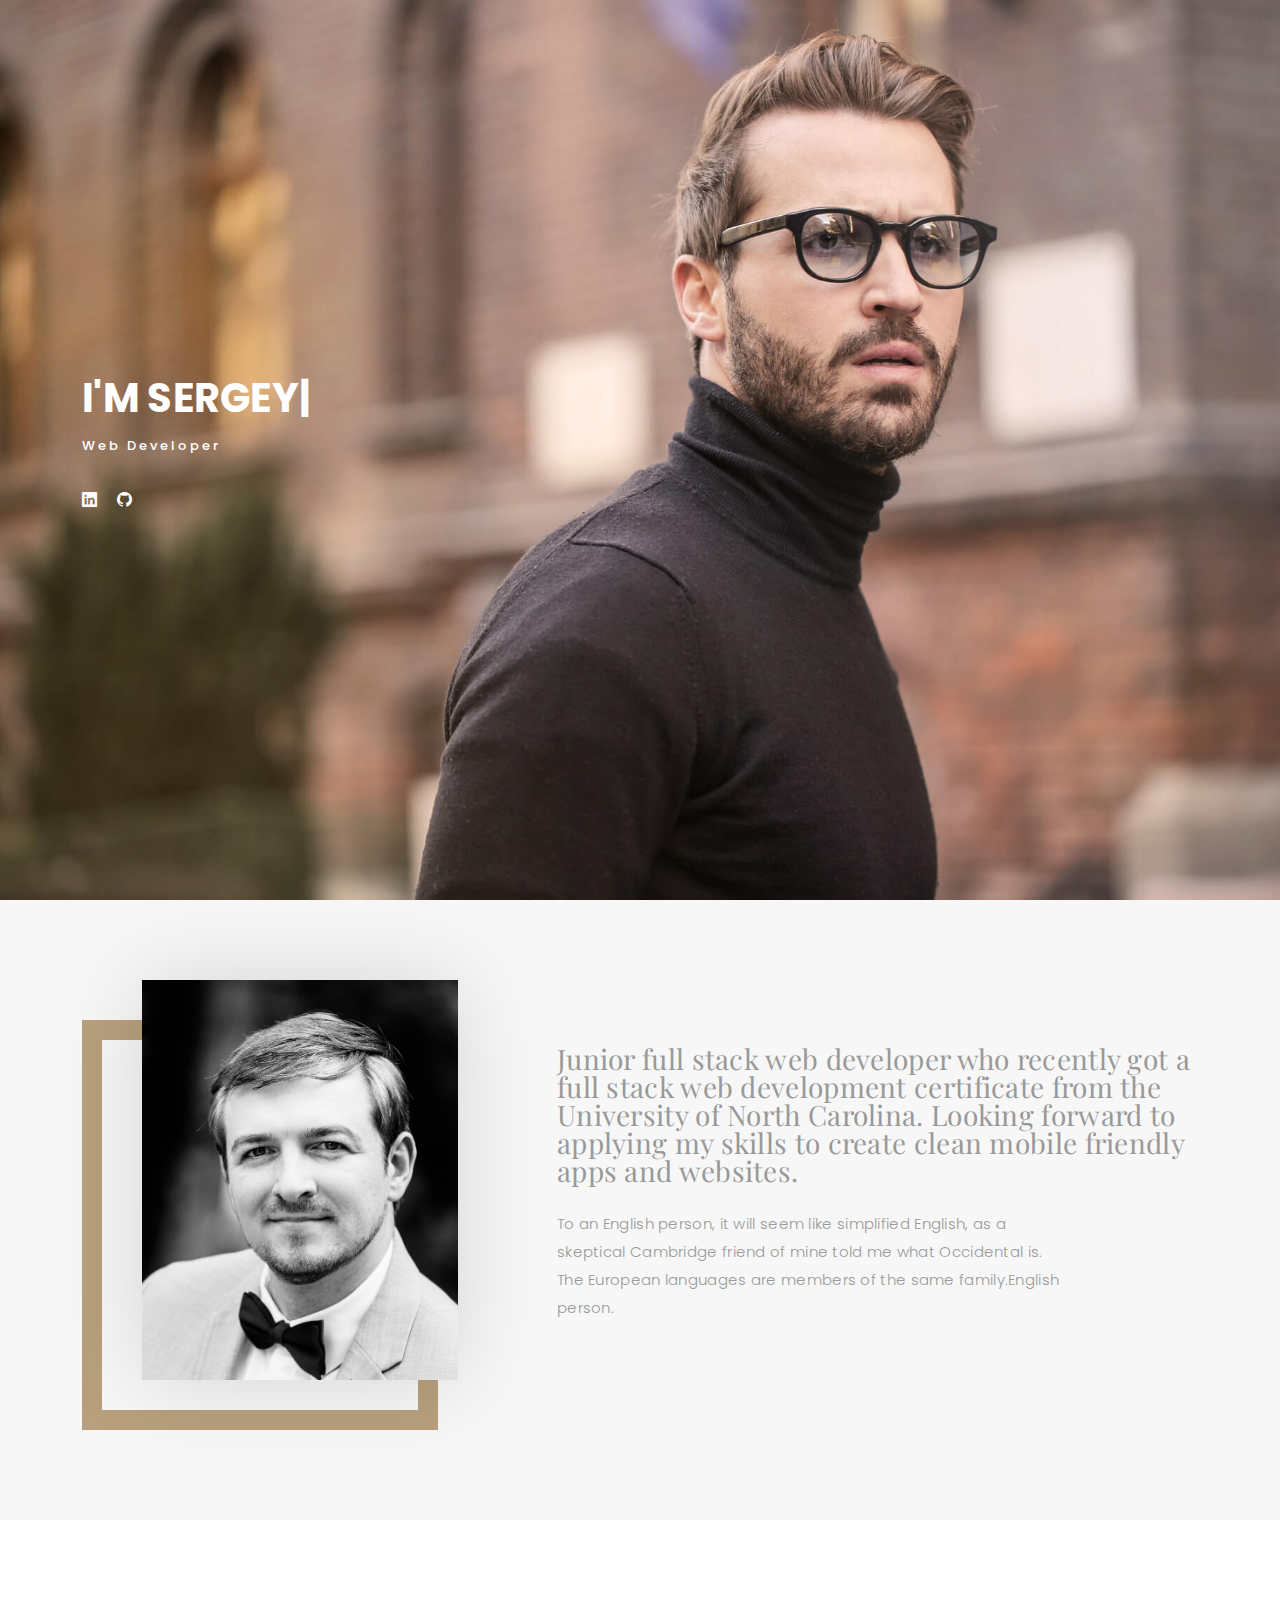
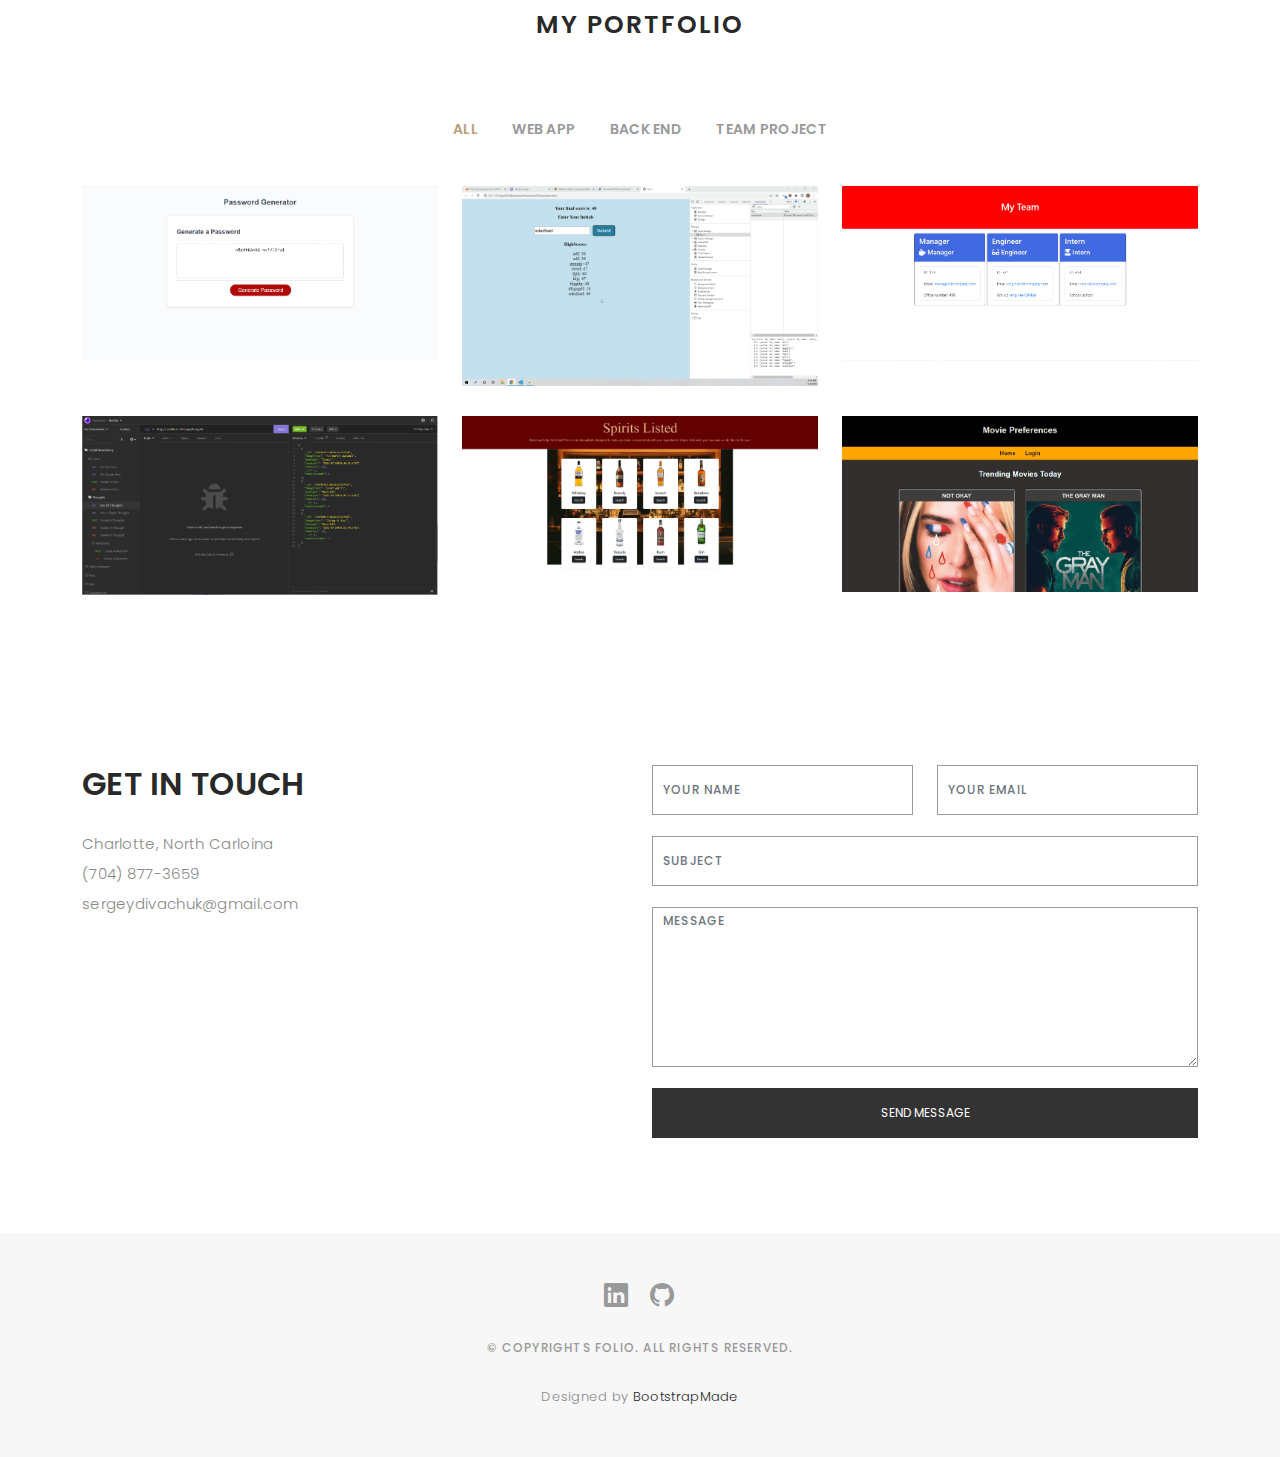
==== commit cf38be5a: "added movies page and changed favicon" ====
--- a/index.html
+++ b/index.html
@@ -241,7 +241,7 @@
               <p>Web App</p>
               <a href="assets/img/portfolio/quizScreenShot.png" data-gallery="portfolioGallery"
                 class="portfolio-lightbox preview-link" title="Web 3"><i class="bx bx-plus"></i></a>
-              <a href="portfolio-details.html" class="details-link" title="More Details"><i class="bx bx-link"></i></a>
+              <a href="details-jsquiz.html" class="details-link" title="More Details"><i class="bx bx-link"></i></a>
             </div>
           </div>
 
@@ -252,7 +252,7 @@
               <p>Web App</p>
               <a href="assets/img/portfolio/teamProfileGenPic.png" data-gallery="portfolioGallery"
                 class="portfolio-lightbox preview-link" title="App 2"><i class="bx bx-plus"></i></a>
-              <a href="portfolio-details.html" class="details-link" title="More Details"><i class="bx bx-link"></i></a>
+              <a href="details-teamProfile.html" class="details-link" title="More Details"><i class="bx bx-link"></i></a>
             </div>
           </div>
 
@@ -263,7 +263,7 @@
               <p>Back End</p>
               <a href="assets/img/portfolio/SocialNetworkingImg.png" data-gallery="portfolioGallery"
                 class="portfolio-lightbox preview-link" title="Card 2"><i class="bx bx-plus"></i></a>
-              <a href="portfolio-details.html" class="details-link" title="More Details"><i class="bx bx-link"></i></a>
+              <a href="details-social.html" class="details-link" title="More Details"><i class="bx bx-link"></i></a>
             </div>
           </div>
 
@@ -274,7 +274,7 @@
               <p>Team Project</p>
               <a href="assets/img/portfolio/spiritsListed.png" data-gallery="portfolioGallery"
                 class="portfolio-lightbox preview-link" title="Web 2"><i class="bx bx-plus"></i></a>
-              <a href="portfolio-details.html" class="details-link" title="More Details"><i class="bx bx-link"></i></a>
+              <a href="details-spirits.html" class="details-link" title="More Details"><i class="bx bx-link"></i></a>
             </div>
           </div>
 
@@ -285,7 +285,7 @@
               <p>Team Project</p>
               <a href="assets/img/portfolio/moviePreferences.png" data-gallery="portfolioGallery"
                 class="portfolio-lightbox preview-link" title="App 3"><i class="bx bx-plus"></i></a>
-              <a href="portfolio-details.html" class="details-link" title="More Details"><i class="bx bx-link"></i></a>
+              <a href="details-movie-preferences.html" class="details-link" title="More Details"><i class="bx bx-link"></i></a>
             </div>
           </div>
 
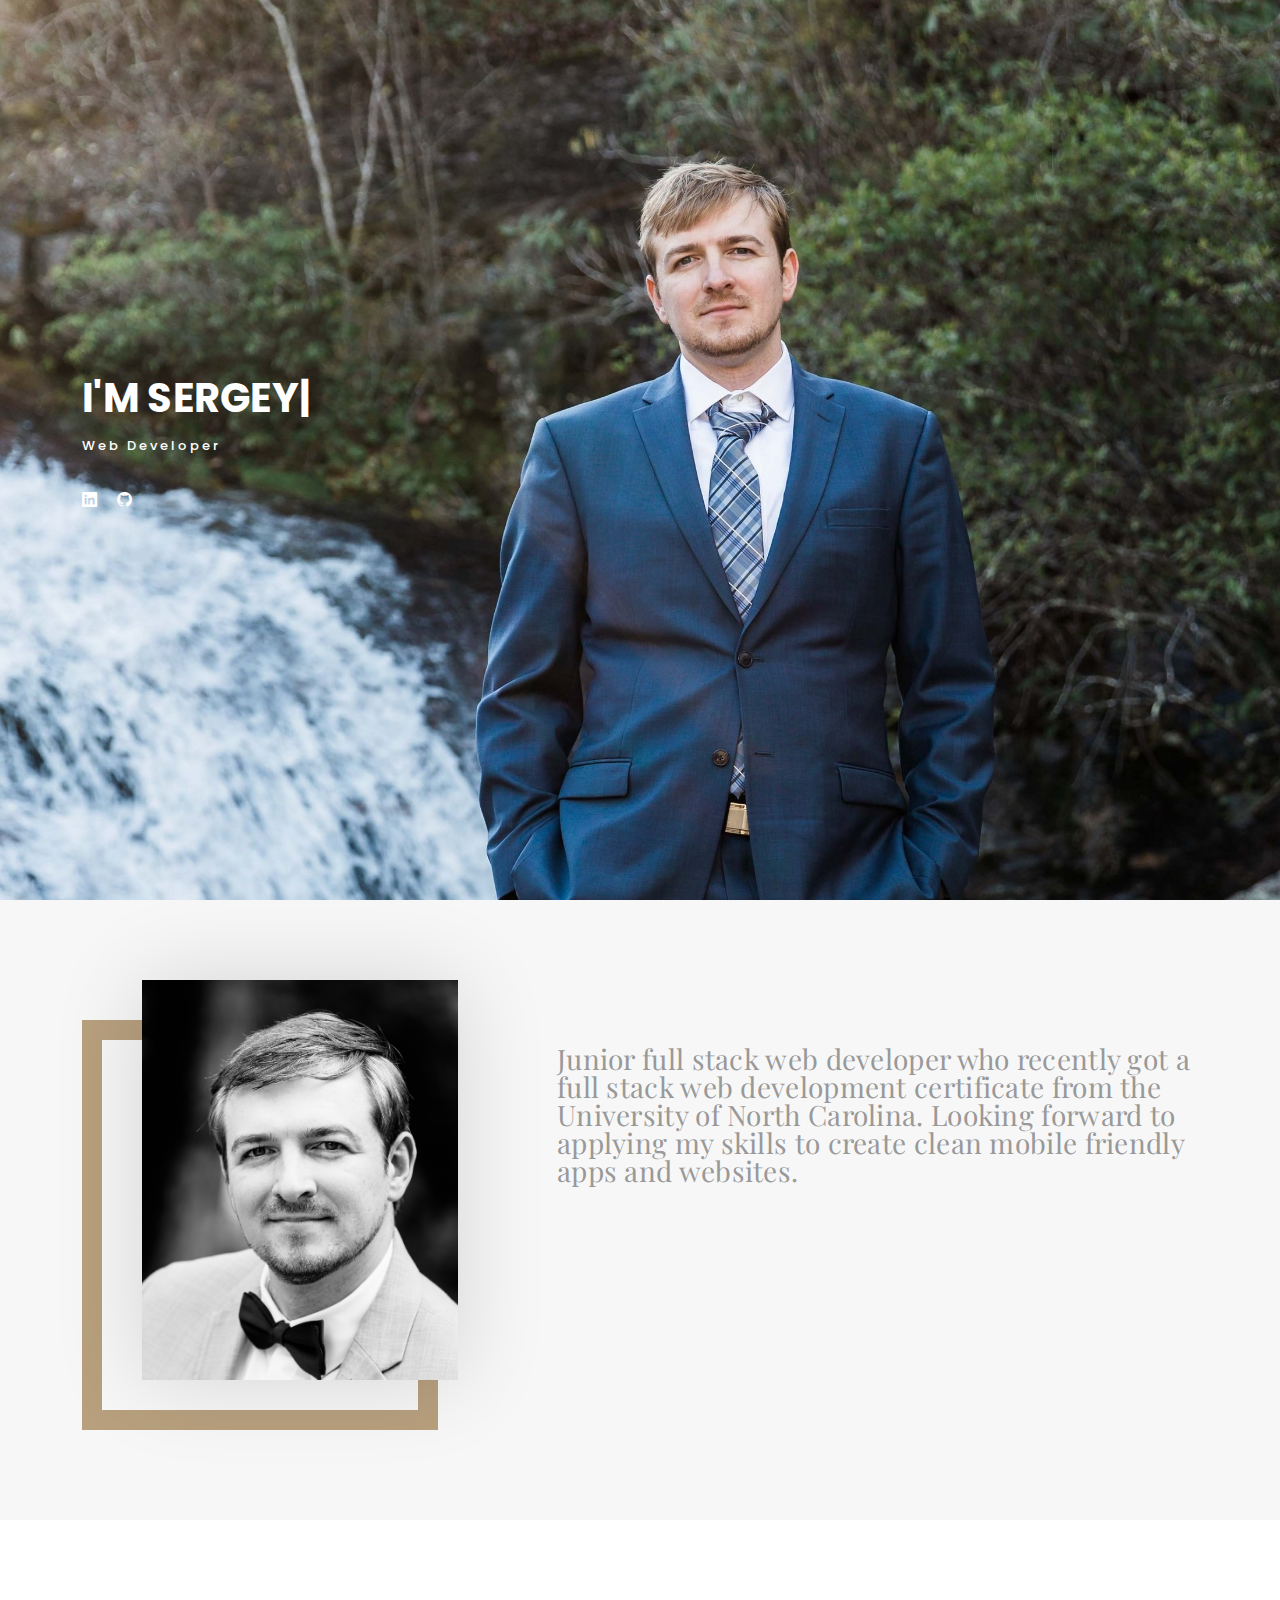
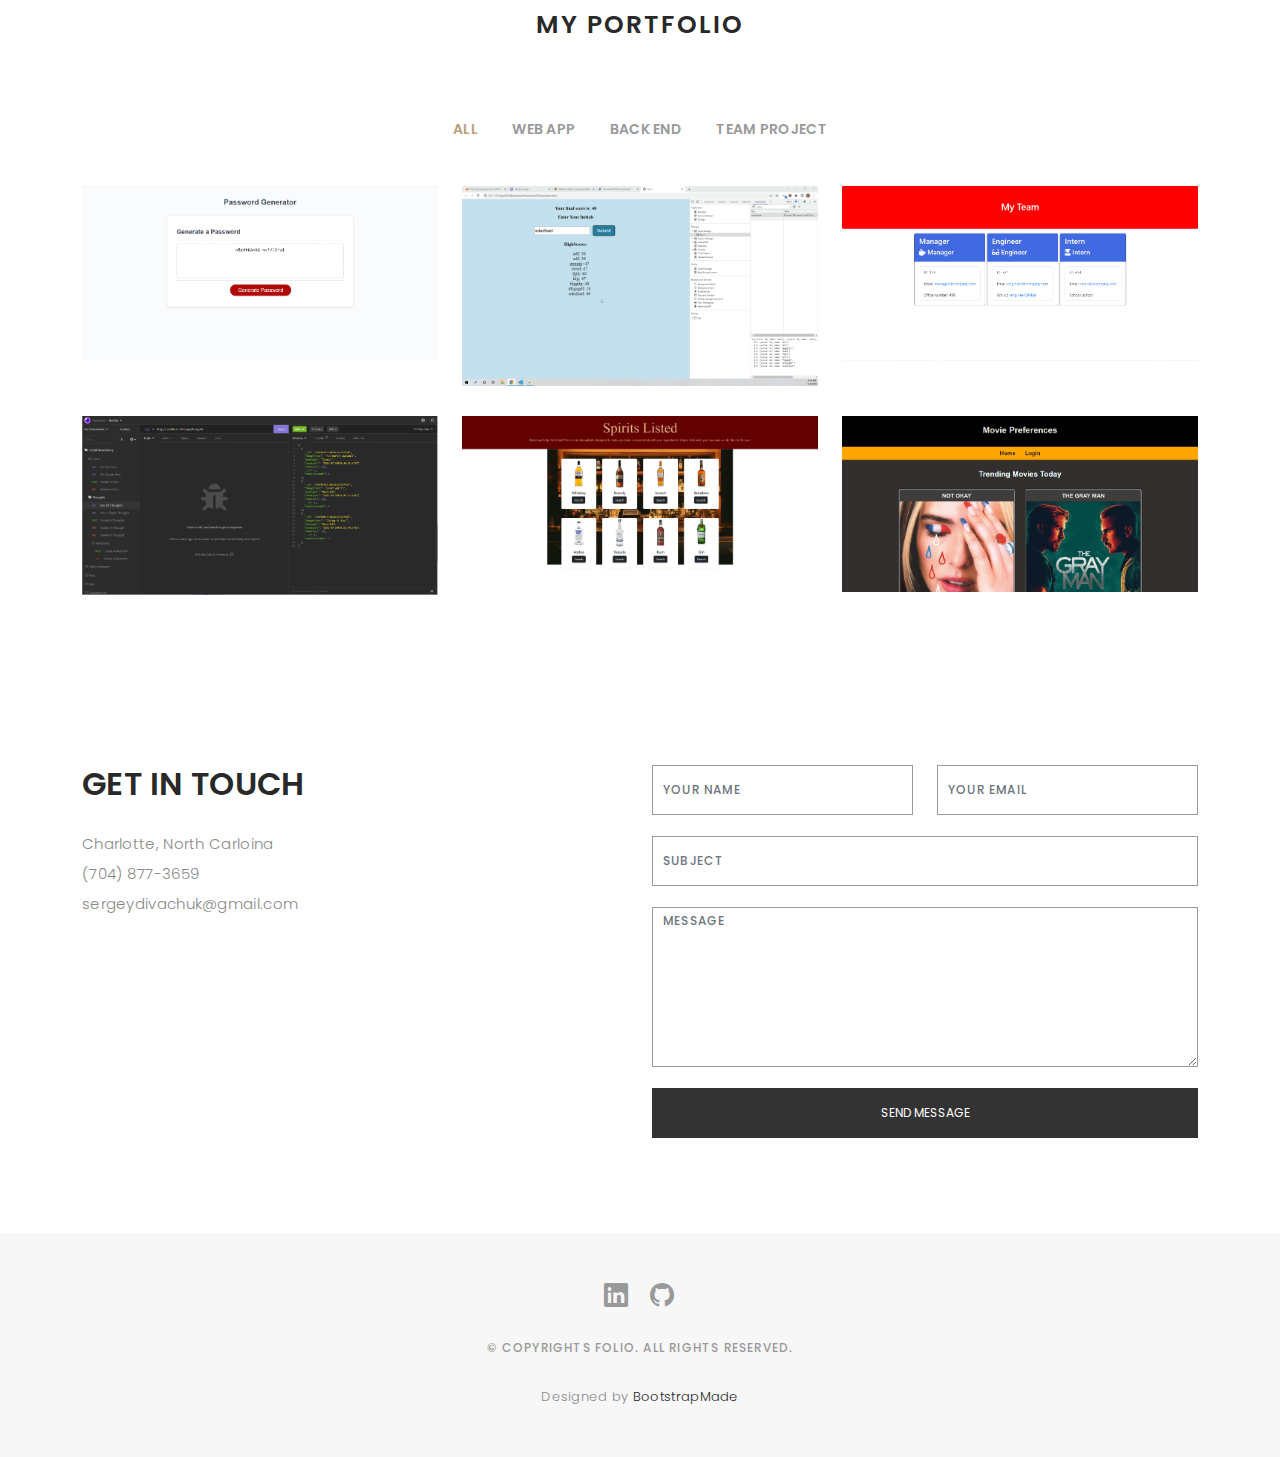
==== commit bcf69952: "updated images" ====
--- a/index.html
+++ b/index.html
@@ -86,11 +86,8 @@
         <p>Web Developer</p>
 
         <ul class="list-unstyled list-social">
-          <!-- <li><a href="#"><i class="bi bi-facebook"></i></a></li>
-          <li><a href="#"><i class="bi bi-twitter"></i></a></li>
-          <li><a href="#"><i class="bi bi-instagram"></i></a></li> -->
-          <li><a href="#"><i class="bi bi-linkedin"></i></a></li>
-          <li><a href="#"><i class="bi bi-github"></i></a></li>
+          <li><a href="https://www.linkedin.com/in/sergey-d-418703173/"><i class="bi bi-linkedin"></i></a></li>
+          <li><a href="https://github.com/sdivachuk"><i class="bi bi-github"></i></a></li>
         </ul>
       </div>
     </div>
@@ -117,9 +114,7 @@
               <p class="p-heading">Junior full stack web developer who recently got a full stack web development
                 certificate from the University of North Carolina. Looking forward to applying my skills to create clean
                 mobile friendly apps and websites. </p>
-              <p class="separator">To an English person, it will seem like simplified English, as a skeptical Cambridge
-                friend of mine told me what Occidental is. The European languages are members of the same family.English
-                person.</p>
+              <p class="separator"></p>
 
             </div>
 
@@ -375,7 +370,6 @@
                 <h2 class="mb-30">GET IN TOUCH</h2>
 
                 <ul class="contact-details">
-                  <!-- <li><span>23 Main, Street</span></li> -->
                   <li><span>Charlotte, North Carloina</span></li>
                   <li><span>(704) 877-3659</span></li>
                   <li><span>sergeydivachuk@gmail.com</span></li>
@@ -440,11 +434,8 @@
       <div class="socials-media text-center">
 
         <ul class="list-unstyled">
-          <!-- <li><a href="#"><i class="bi bi-facebook"></i></a></li>
-          <li><a href="#"><i class="bi bi-twitter"></i></a></li>
-          <li><a href="#"><i class="bi bi-instagram"></i></a></li> -->
-          <li><a href="#"><i class="bi bi-linkedin"></i></a></li>
-          <li><a href="#"><i class="bi bi-github"></i></a></li>
+          <li><a href="https://www.linkedin.com/in/sergey-d-418703173/"><i class="bi bi-linkedin"></i></a></li>
+          <li><a href="https://github.com/sdivachuk"><i class="bi bi-github"></i></a></li>
         </ul>
 
       </div>
--- a/assets/css/style.css
+++ b/assets/css/style.css
@@ -448,7 +448,7 @@
 # Hero
 --------------------------------------------------------------*/
 #hero {
-  background: url("../img/home-bg.jpg") repeat scroll center center/cover;
+  background: url("../img/SergeRockWater.jpg") repeat scroll center center/cover;
   height: 100vh;
   width: 100%;
 }
